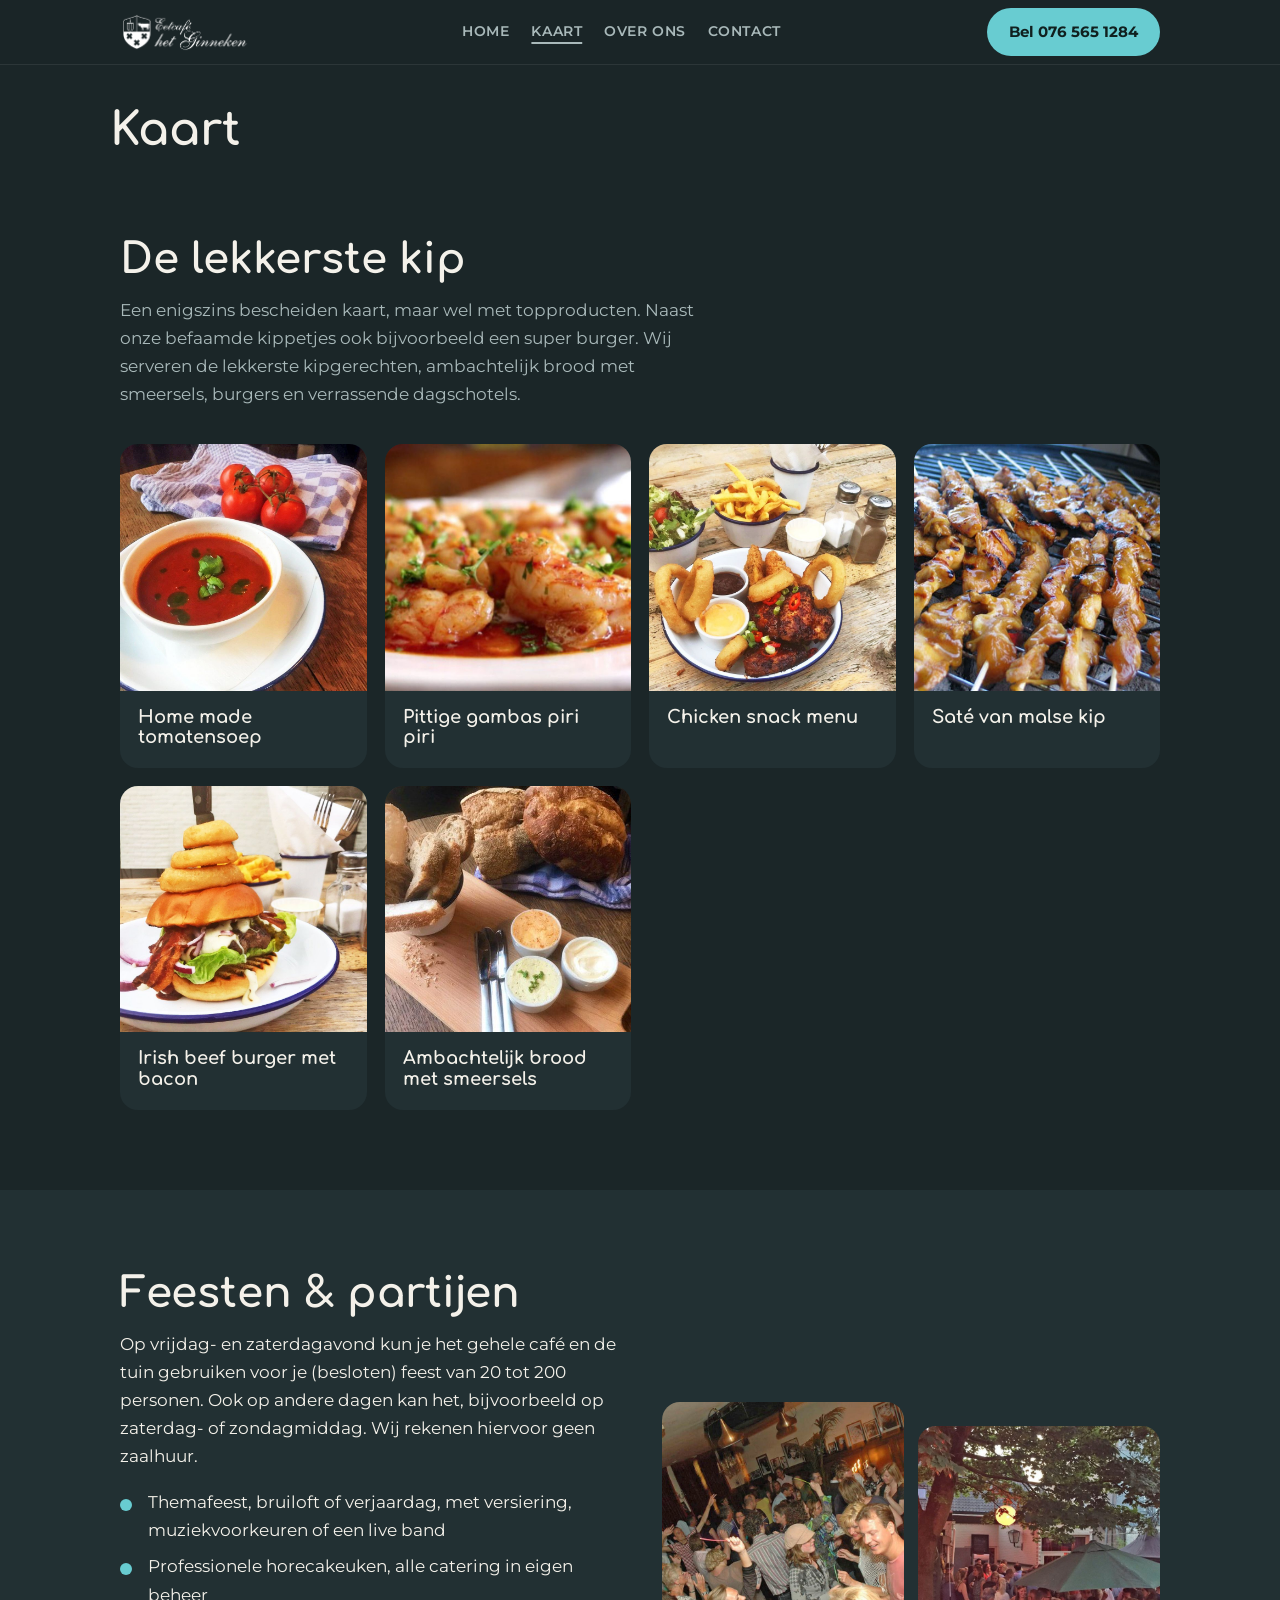
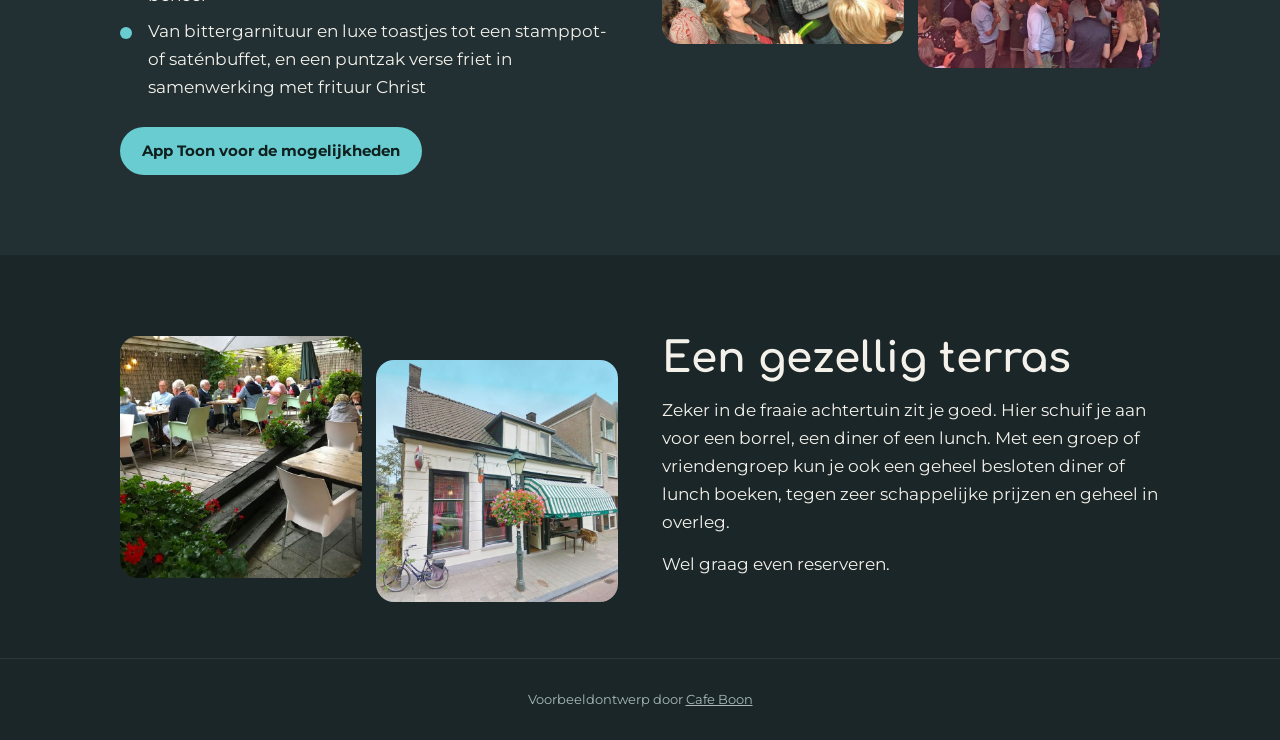
==== aanbod.html @ 16137a06 "Website opgedeeld in meerdere pagina's" ====
<!doctype html>
<html lang="nl">
<head>
<meta charset="utf-8">
<meta name="viewport" content="width=device-width,initial-scale=1">
<title>Kaart | Eetcafé Het Ginneken</title>
<meta name="description" content="Eetcafé Het Ginneken aan de Ginnekenweg in Breda. Bekend van de spit-braadkip, burgers, een gezellig terras en feesten van 20 tot 200 personen.">
<meta name="robots" content="noindex">
<meta property="og:title" content="Eetcafé Het Ginneken, Breda">
<meta property="og:description" content="Spit-braadkip, burgers, terrastuin en feesten in hartje Ginneken.">
<meta property="og:image" content="https://hetginneken.cafeboon.com/images/og.jpg">
<meta property="og:type" content="website">
<link rel="icon" href="images/favicon.png">
<link rel="preconnect" href="https://fonts.googleapis.com"><link rel="preconnect" href="https://fonts.gstatic.com" crossorigin>
<link href="https://fonts.googleapis.com/css2?family=Comfortaa:wght@600;700&family=Gloria+Hallelujah&family=Montserrat:wght@400;600&display=swap" rel="stylesheet">
<link rel="stylesheet" href="style.css">
</head>
<body>
<header><div class="wrap">
<a href="index.html"><img alt="Eetcafé Het Ginneken" height="40" src="images/logo-wit.png" width="136"/></a>
<nav><a href="index.html">Home</a><a aria-current="page" href="aanbod.html">Kaart</a><a href="over.html">Over ons</a><a href="contact.html">Contact</a></nav>
<a class="btn" href="tel:+31765651284">Bel 076 565 1284</a>
</div></header>
<div aria-label="Pagina's" class="sn-bar" role="navigation"><a class="sn-link" href="index.html">Home</a><a aria-current="page" class="sn-link" href="aanbod.html">Kaart</a><a class="sn-link" href="over.html">Over ons</a><a class="sn-link" href="contact.html">Contact</a></div>
<div class="sn-head"><h1>Kaart</h1></div>
<section id="kaart"><div class="wrap">
<h2>De lekkerste kip</h2>
<p class="lead">Een enigszins bescheiden kaart, maar wel met topproducten. Naast onze befaamde kippetjes ook bijvoorbeeld een super burger. Wij serveren de lekkerste kipgerechten, ambachtelijk brood met smeersels, burgers en verrassende dagschotels.</p>
<div class="menu">
<div class="dish"><img alt="Home made tomatensoep" loading="lazy" src="images/soep.jpg"/><h3>Home made tomatensoep</h3></div>
<div class="dish"><img alt="Pittige gambas piri piri" loading="lazy" src="images/gambas.jpg"/><h3>Pittige gambas piri piri</h3></div>
<div class="dish"><img alt="Chicken snack menu" loading="lazy" src="images/snacks.jpg"/><h3>Chicken snack menu</h3></div>
<div class="dish"><img alt="Saté van malse kip" loading="lazy" src="images/sate.jpg"/><h3>Saté van malse kip</h3></div>
<div class="dish"><img alt="Irish beef burger met bacon" loading="lazy" src="images/burger.jpg"/><h3>Irish beef burger met bacon</h3></div>
<div class="dish"><img alt="Ambachtelijk brood met smeersels" loading="lazy" src="images/smeersels.jpg"/><h3>Ambachtelijk brood met smeersels</h3></div>
</div>
</div></section>
<section class="alt" id="feesten"><div class="wrap split">
<div>
<h2>Feesten &amp; partijen</h2>
<p>Op vrijdag- en zaterdagavond kun je het gehele café en de tuin gebruiken voor je (besloten) feest van 20 tot 200 personen. Ook op andere dagen kan het, bijvoorbeeld op zaterdag- of zondagmiddag. Wij rekenen hiervoor geen zaalhuur.</p>
<ul class="tick">
<li>Themafeest, bruiloft of verjaardag, met versiering, muziekvoorkeuren of een live band</li>
<li>Professionele horecakeuken, alle catering in eigen beheer</li>
<li>Van bittergarnituur en luxe toastjes tot een stamppot- of saténbuffet, en een puntzak verse friet in samenwerking met frituur Christ</li>
</ul>
<a class="btn" href="https://wa.me/31653794141">App Toon voor de mogelijkheden</a>
</div>
<div class="photos"><img alt="Feest in het café" loading="lazy" src="images/feestbinnen.jpg"/><img alt="Feest op het terras" loading="lazy" src="images/feestbuiten.jpg"/></div>
</div></section>
<section id="tuin"><div class="wrap split">
<div class="photos"><img alt="De terrastuin" loading="lazy" src="images/tuin.jpg"/><img alt="Het pand aan de Ginnekenweg" loading="lazy" src="images/pand.jpg"/></div>
<div>
<h2>Een gezellig terras</h2>
<p>Zeker in de fraaie achtertuin zit je goed. Hier schuif je aan voor een borrel, een diner of een lunch. Met een groep of vriendengroep kun je ook een geheel besloten diner of lunch boeken, tegen zeer schappelijke prijzen en geheel in overleg.</p>
<p style="margin-top:14px">Wel graag even reserveren.</p>
</div>
</div></section>
<footer><div class="wrap">Voorbeeldontwerp door <a href="https://cafeboon.com">Cafe Boon</a></div></footer>
</body></html>
---- style.css ----
:root{--bg:#1b2628;--bg2:#223033;--ink:#f4f1ea;--mute:#a9b9ba;--acc:#68ccd1;--warm:#e9b872}
*{box-sizing:border-box;margin:0}
html{scroll-behavior:smooth}
body{background:var(--bg);color:var(--ink);font:17px/1.65 'Montserrat',system-ui,sans-serif}
img{display:block;max-width:100%}
a{color:inherit}
h1,h2,h3{font-family:'Comfortaa',sans-serif;font-weight:700;line-height:1.15}
.wrap{max-width:1080px;margin:0 auto;padding:0 20px}
header{position:sticky;top:0;z-index:20;background:rgba(27,38,40,.94);backdrop-filter:blur(8px);border-bottom:1px solid #ffffff14}
header .wrap{display:flex;align-items:center;justify-content:space-between;height:64px;gap:12px}
header img{height:40px;width:auto}
nav{display:flex;gap:22px;font-size:14px;font-weight:600;letter-spacing:.04em;text-transform:uppercase}
nav a{text-decoration:none;color:var(--mute)}nav a:hover{color:var(--acc)}
.btn{display:inline-block;background:var(--acc);color:#10201f;font-weight:700;text-decoration:none;padding:12px 22px;border-radius:999px;font-size:15px}
.btn.ghost{background:none;border:2px solid var(--acc);color:var(--acc)}
.hero{position:relative;min-height:78vh;display:grid;align-items:end;background:#000 url(images/pand.jpg) center 35%/cover}
.hero:after{content:"";position:absolute;inset:0;background:linear-gradient(0deg,#1b2628 4%,#1b262899 45%,#1b262822)}
.hero .wrap{position:relative;z-index:1;padding-bottom:56px}
.hero .script{font-family:'Gloria Hallelujah',cursive;color:var(--warm);font-size:26px}
.hero h1{font-size:clamp(38px,8vw,76px);margin:6px 0 16px}
.hero p{max-width:520px;color:#e4ecec;margin-bottom:26px}
.hero .row{display:flex;gap:12px;flex-wrap:wrap}
.now{background:var(--acc);color:#10201f;font-weight:600}
.now .wrap{padding:14px 20px;display:flex;gap:10px 28px;flex-wrap:wrap;justify-content:center;font-size:15px}
section{padding:80px 0}
h2{font-size:clamp(28px,5vw,42px);margin-bottom:12px}
.lead{color:var(--mute);max-width:600px;margin-bottom:36px}
.menu{display:grid;grid-template-columns:repeat(auto-fill,minmax(230px,1fr));gap:18px}
.dish{background:var(--bg2);border-radius:18px;overflow:hidden}
.dish img{aspect-ratio:1;object-fit:cover;width:100%}
.dish h3{font-size:18px;padding:16px 18px 20px}
.alt{background:var(--bg2)}
.split{display:grid;grid-template-columns:1fr 1fr;gap:44px;align-items:center}
.photos{display:grid;grid-template-columns:1fr 1fr;gap:14px}
.photos img{border-radius:18px;aspect-ratio:1;object-fit:cover;width:100%}
.photos img:nth-child(even){transform:translateY(24px)}
ul.tick{list-style:none;padding:0;margin:18px 0 26px}
ul.tick li{padding-left:28px;position:relative;margin:8px 0}
ul.tick li:before{content:"";position:absolute;left:0;top:.62em;width:12px;height:12px;border-radius:50%;background:var(--acc)}
.quotes{display:grid;grid-template-columns:1fr 1fr;gap:20px}
blockquote{background:var(--bg2);padding:26px;border-radius:18px;font-size:17px}
blockquote.s{background:var(--bg)}
blockquote b{display:block;margin-top:12px;font-family:'Gloria Hallelujah',cursive;color:var(--warm);font-weight:400;font-size:20px}
.info{display:grid;grid-template-columns:1fr 1fr;gap:44px}
table{border-collapse:collapse;width:100%;max-width:380px}
td{padding:9px 0;border-bottom:1px solid #ffffff1c}td:last-child{text-align:right;font-weight:600}
.closed td{color:var(--mute)}
.info p{margin:6px 0}
.cta{display:flex;flex-wrap:wrap;gap:12px;margin-top:22px}
footer{padding:30px 0;color:var(--mute);font-size:13px;text-align:center;border-top:1px solid #ffffff14}
footer a{color:var(--mute)}
@media(max-width:760px){nav{display:none}.split,.info,.quotes{grid-template-columns:1fr}section{padding:56px 0}.photos img:nth-child(even){transform:none}}
/* sitenav:start */
.sn-bar{display:none;gap:6px;overflow-x:auto;white-space:nowrap;-webkit-overflow-scrolling:touch;padding:8px 12px;background:inherit;color:inherit;font:inherit;line-height:1.2;border-bottom:1px solid rgba(128,128,128,.35);box-sizing:border-box;max-width:100%}
.sn-bar a.sn-link{flex:0 0 auto;padding:9px 15px;border-radius:999px;color:inherit;text-decoration:none;font-size:15px;font-weight:600;letter-spacing:0;text-transform:none;margin:0}
.sn-bar a.sn-link[aria-current="page"]{background:rgba(128,128,128,.2);box-shadow:inset 0 -2px 0 currentColor}
@media(max-width:760px){.sn-bar{display:flex}}
nav a[aria-current="page"]:not(.cta):not(.btn):not(.call){text-decoration:underline;text-underline-offset:6px;text-decoration-thickness:2px}
.sn-head{max-width:1100px;margin:0 auto;padding:40px 20px 0;box-sizing:border-box}
.sn-head h1{margin:0;color:inherit;font-size:clamp(30px,5vw,46px);line-height:1.1}
.sn-cards{max-width:1100px;margin:0 auto;padding:40px 20px;display:grid;grid-template-columns:repeat(auto-fit,minmax(230px,1fr));gap:16px;box-sizing:border-box}
.sn-card{display:block;padding:20px 22px;border:1px solid rgba(128,128,128,.45);border-radius:10px;background:rgba(128,128,128,.07);color:inherit;text-decoration:none;min-width:0}
.sn-card strong{display:block;font-size:1.25em;margin:0 0 6px;color:inherit}
.sn-card span{display:block;opacity:.8;font-size:.95em;line-height:1.4}
.sn-card:hover,.sn-card:focus-visible{border-color:currentColor}
/* sitenav:end */
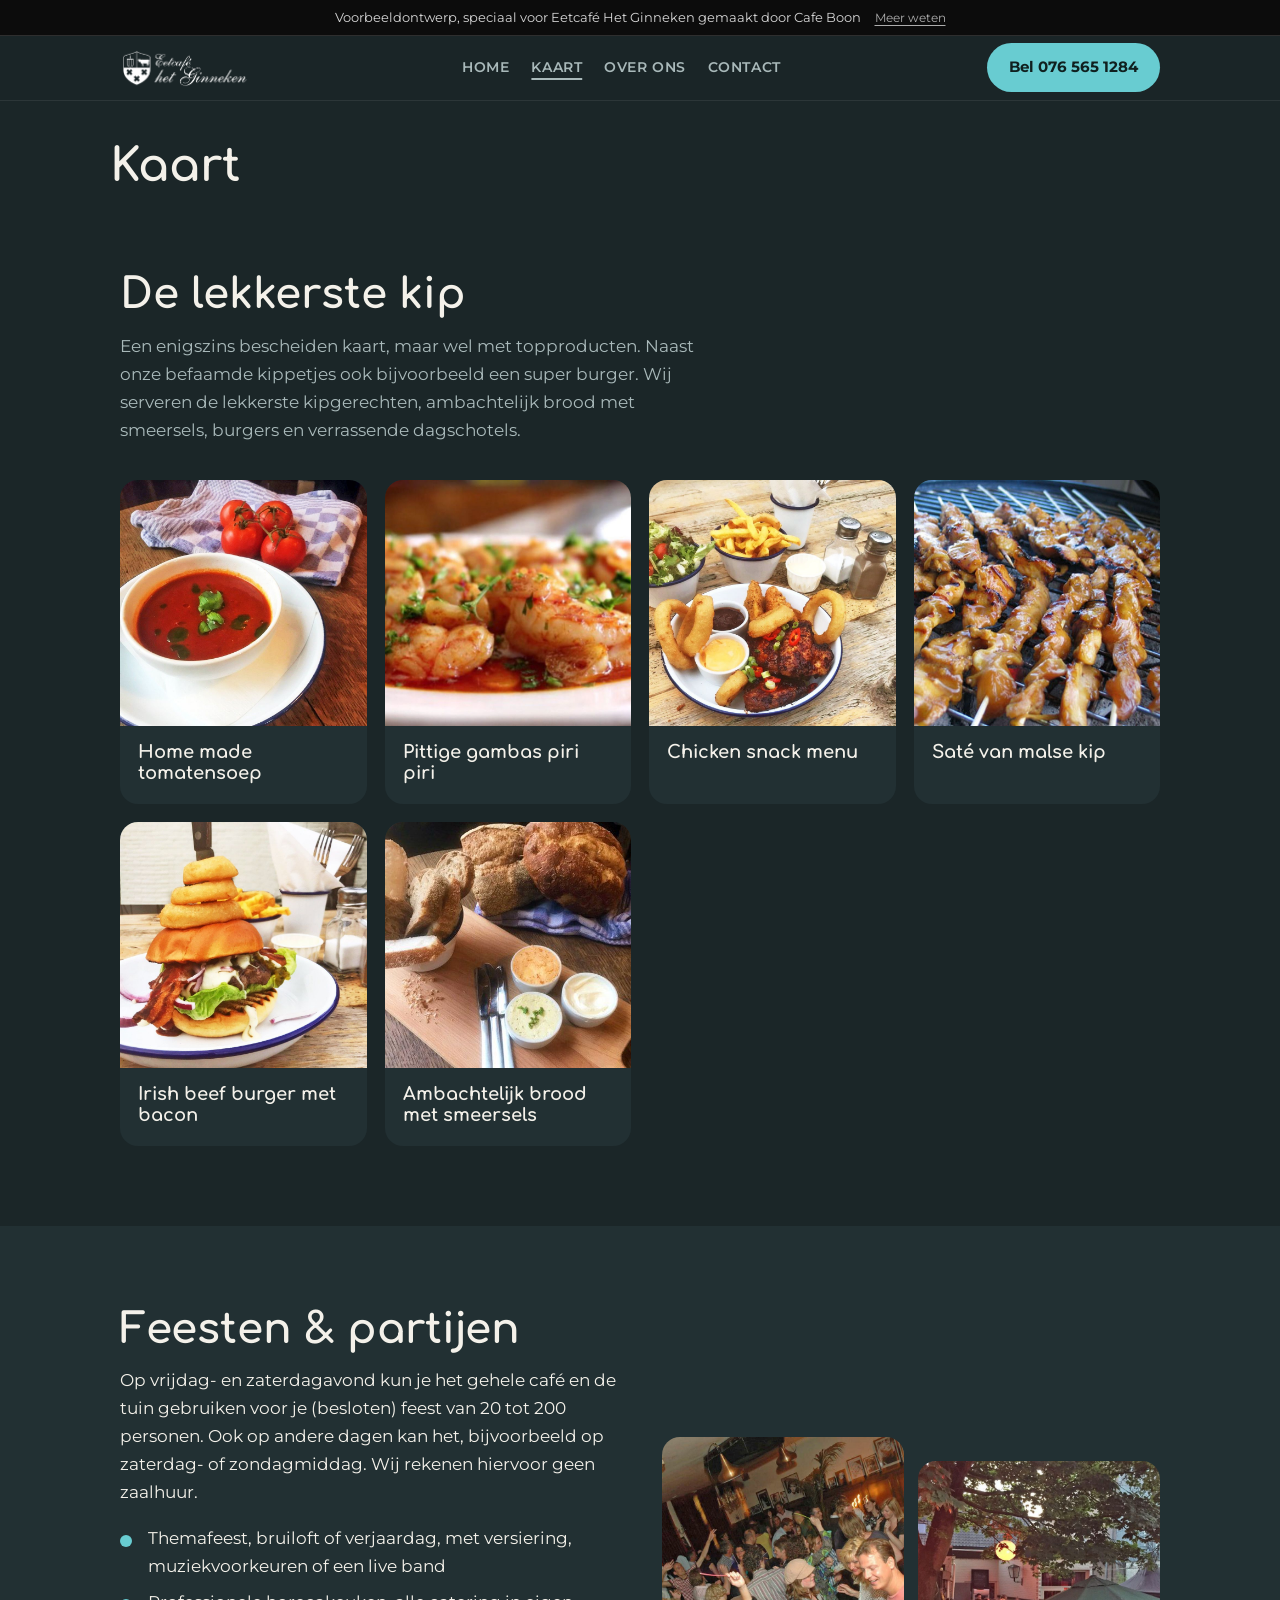
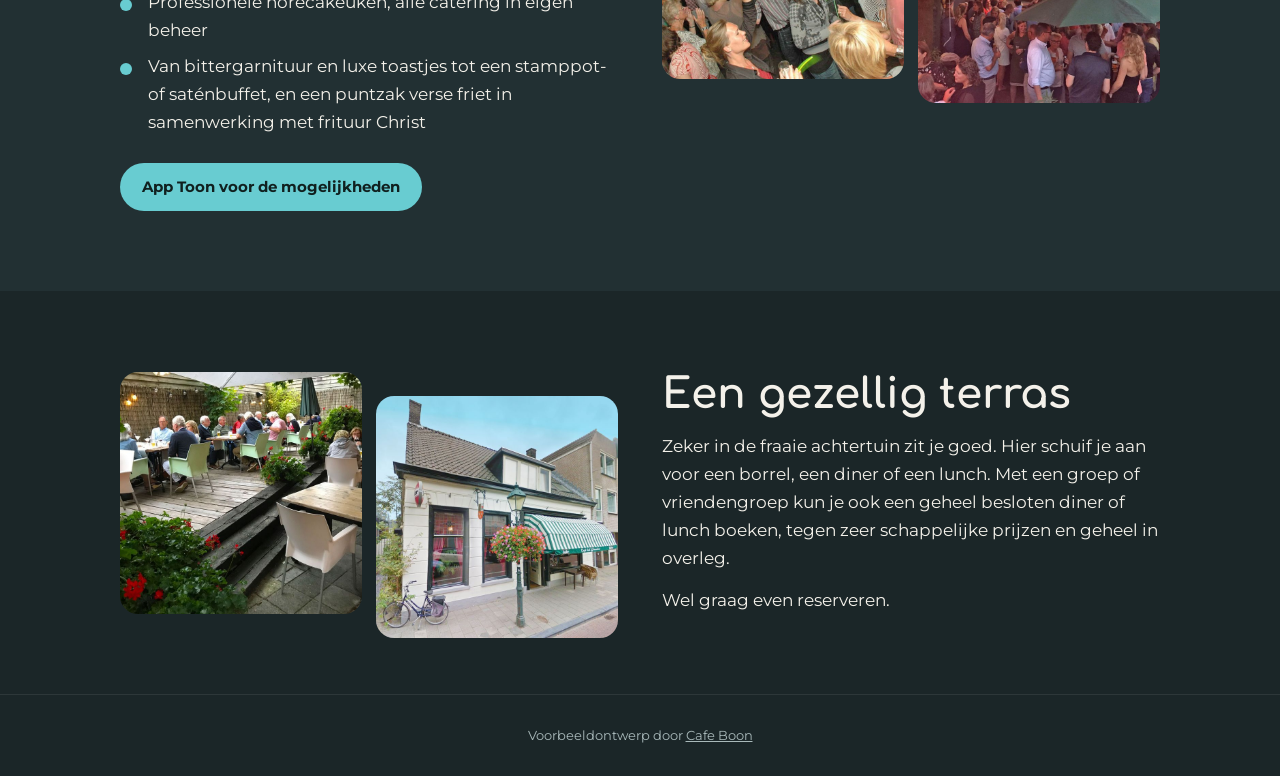
==== commit 480ef9a8: "Werkende formulieren voor afspraken en aanvragen" ====
--- a/aanbod.html
+++ b/aanbod.html
@@ -16,6 +16,7 @@
 <link rel="stylesheet" href="style.css">
 </head>
 <body>
+<div class="vb-banner" role="note"><span>Voorbeeldontwerp, speciaal voor Eetcafé Het Ginneken gemaakt door Cafe Boon</span><a href="https://cafeboon.com">Meer weten</a></div>
 <header><div class="wrap">
 <a href="index.html"><img alt="Eetcafé Het Ginneken" height="40" src="images/logo-wit.png" width="136"/></a>
 <nav><a href="index.html">Home</a><a aria-current="page" href="aanbod.html">Kaart</a><a href="over.html">Over ons</a><a href="contact.html">Contact</a></nav>
--- a/style.css
+++ b/style.css
@@ -64,3 +64,31 @@
 .sn-card span{display:block;opacity:.8;font-size:.95em;line-height:1.4}
 .sn-card:hover,.sn-card:focus-visible{border-color:currentColor}
 /* sitenav:end */
+/* voorbeeld-formulier:start */
+@layer sn{.sn-form button.btn{border:0;font:inherit;cursor:pointer;line-height:1.2}}
+.sn-formsec{padding:36px 0 72px}
+.sn-formwrap{max-width:1100px;margin:0 auto;padding:0 20px;box-sizing:border-box}
+.sn-formwrap>h2{margin:0 0 12px}
+.sn-formwrap>.sn-lead,.sn-formwrap>.sn-form,.sn-formwrap>.sn-done{max-width:720px}
+.sn-formwrap .sn-lead{margin:0 0 24px;opacity:.85}
+.sn-form{display:grid;grid-template-columns:1fr 1fr;gap:16px}
+.sn-field{display:flex;flex-direction:column;gap:6px;min-width:0;text-align:left}
+.sn-field.full{grid-column:1/-1}
+.sn-field label{font-size:14px;font-weight:600}
+.sn-field input,.sn-field select,.sn-field textarea{font:inherit;font-size:16px;line-height:1.4;color:inherit;background:rgba(128,128,128,.12);border:1px solid rgba(128,128,128,.55);border-radius:8px;padding:11px 12px;width:100%;box-sizing:border-box;min-width:0;max-width:100%;-webkit-appearance:none;appearance:none}
+.sn-field select{background-image:linear-gradient(45deg,transparent 50%,currentColor 50%),linear-gradient(135deg,currentColor 50%,transparent 50%);background-position:calc(100% - 20px) 50%,calc(100% - 15px) 50%;background-size:5px 5px;background-repeat:no-repeat;padding-right:38px}
+.sn-field select option{color:#111;background:#fff}
+.sn-field textarea{resize:vertical}
+.sn-field input:focus,.sn-field select:focus,.sn-field textarea:focus{outline:2px solid currentColor;outline-offset:1px}
+.sn-done{padding:28px;border:1px solid rgba(128,128,128,.55);border-radius:12px;background:rgba(128,128,128,.1)}
+.sn-done h2{margin:0 0 10px}
+.sn-done p{margin:0}
+.sn-done a{text-decoration:underline;text-underline-offset:3px;font-weight:600}
+.sn-formlink{padding:0 0 56px}
+@media(max-width:640px){.sn-form{grid-template-columns:1fr}.sn-formsec{padding:24px 0 56px}}
+/* voorbeeld-formulier:end */
+/* voorbeeldbanner:start */
+.vb-banner{display:flex;flex-wrap:wrap;justify-content:center;align-items:baseline;gap:2px 14px;padding:8px 16px;background:#0c0c0c;color:#d6d6d6;font-size:13px;line-height:1.45;letter-spacing:0;text-transform:none;font-weight:400;text-align:center;position:relative;z-index:1000;border-bottom:1px solid rgba(255,255,255,.14)}
+.vb-banner a{color:inherit;opacity:.8;text-decoration:underline;text-underline-offset:3px;font-size:12px;font-weight:400;white-space:nowrap;letter-spacing:0;text-transform:none}
+.vb-banner a:hover{opacity:1}
+/* voorbeeldbanner:end */
